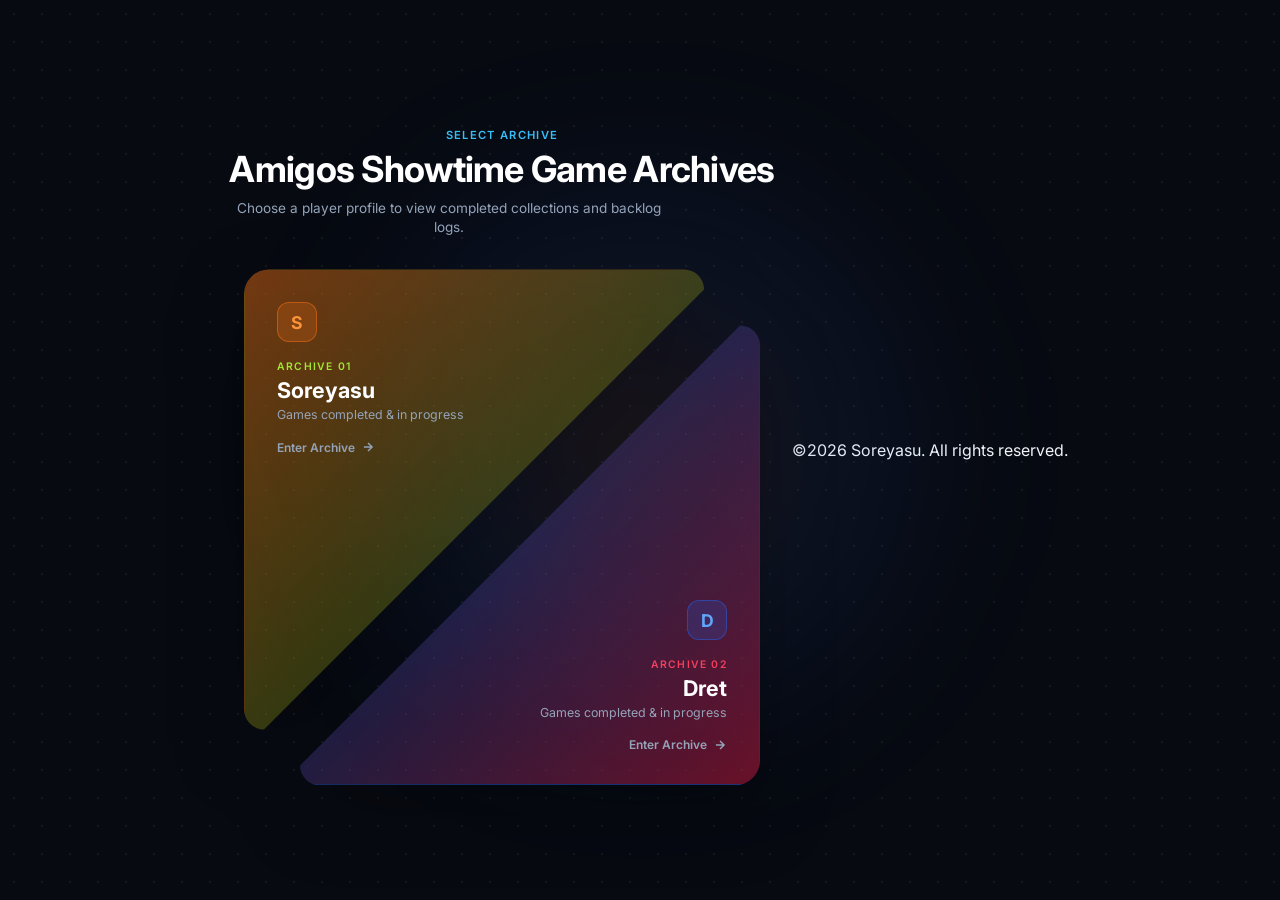
==== index.html @ 5989dde6 "Update index.html" ====
<!DOCTYPE html>
<html lang="en">
<head>
  <meta charset="UTF-8">
  <title>Game Archives | Portal</title>
  <meta name="viewport" content="width=device-width, initial-scale=1.0">
  <link rel="preconnect" href="https://fonts.googleapis.com">
  <link rel="preconnect" href="https://fonts.gstatic.com" crossorigin>
  <link href="https://fonts.googleapis.com/css2?family=Inter:wght@400;500;600;700&display=swap" rel="stylesheet">
  <link rel="stylesheet" href="./css/portal.css">
</head>
<body>

  <div class="glow-bg"></div>

  <main class="portal-container">
    <header class="portal-header">
      <span class="sub-badge">Select Archive</span>
      <h1>Amigos Showtime Game Archives</h1>
      <p class="portal-desc">Choose a player profile to view completed collections and backlog logs.</p>
    </header>
<!-- The Square Stage with SVG Masks for Rounded Corners -->
<div class="square-stage">

  <svg class="svg-definitions" width="0" height="0" aria-hidden="true">
  <defs>
    <!-- Top-left triangle: pulled back along diagonal -->
    <clipPath id="clip-triangle-top" clipPathUnits="objectBoundingBox">
      <path d="M 0.05,0 
               L 0.88,0 
               A 0.04,0.04 0 0 1 0.92,0.04 
               L 0.04,0.92 
               A 0.04,0.04 0 0 1 0,0.88 
               L 0,0.05 
               A 0.05,0.05 0 0 1 0.05,0 Z" />
    </clipPath>

    <!-- Bottom-right triangle: pulled back along diagonal -->
    <clipPath id="clip-triangle-bottom" clipPathUnits="objectBoundingBox">
      <path d="M 0.95,1 
               L 0.12,1 
               A 0.04,0.04 0 0 1 0.08,0.96 
               L 0.96,0.08 
               A 0.04,0.04 0 0 1 1,0.12 
               L 1,0.95 
               A 0.05,0.05 0 0 1 0.95,1 Z" />
    </clipPath>
  </defs>
</svg>

  <!-- Top-Left Triangle: Soreyasu (Orange / Olive) -->
  <a href="/pages/soreyasu.html" class="triangle-card triangle-top theme-orange-olive">
    <div class="triangle-content top-content">
      <div class="avatar-tag">S</div>
      <div class="profile-info">
        <span class="profile-role">Archive 01</span>
        <h2>Soreyasu</h2>
        <p>Games completed & in progress</p>
      </div>
      <div class="enter-btn">
        <span>Enter Archive</span>
        <svg width="14" height="14" viewBox="0 0 24 24" fill="none" stroke="currentColor" stroke-width="2.5">
          <path d="M5 12h14M12 5l7 7-7 7"/>
        </svg>
      </div>
    </div>
  </a>

  <!-- Bottom-Right Triangle: Dret (Blue / Red) -->
  <a href="/pages/dret.html" class="triangle-card triangle-bottom theme-blue-red">
    <div class="triangle-content bottom-content">
      <div class="avatar-tag">D</div>
      <div class="profile-info">
        <span class="profile-role">Archive 02</span>
        <h2>Dret</h2>
        <p>Games completed & in progress</p>
      </div>
      <div class="enter-btn">
        <span>Enter Archive</span>
        <svg width="14" height="14" viewBox="0 0 24 24" fill="none" stroke="currentColor" stroke-width="2.5">
          <path d="M5 12h14M12 5l7 7-7 7"/>
        </svg>
      </div>
    </div>
  </a>

</div>

      
    
  </main>
<footer>©2026 Soreyasu. All rights reserved.</footer>
</body>
</html>
---- css/portal.css ----
:root {
  --bg: #070a11;
  --surface: rgba(18, 24, 38, 0.7);
  --border: rgba(255, 255, 255, 0.1);
  --text: #f1f5f9;
  --text-muted: #94a3b8;
  --accent-cyan: #38bdf8;
  --accent-purple: #a855f7;
}

* {
  box-sizing: border-box;
  margin: 0;
  padding: 0;
}

body {
  background-color: var(--bg);
  background-image: radial-gradient(rgba(255, 255, 255, 0.06) 1px, transparent 1px);
  background-size: 28px 28px;
  color: var(--text);
  font-family: 'Inter', -apple-system, BlinkMacSystemFont, "Segoe UI", Roboto, sans-serif;
  min-height: 100vh;
  display: flex;
  align-items: center;
  justify-content: center;
  padding: 2rem 1.5rem;
  position: relative;
  overflow-x: hidden;
  -webkit-font-smoothing: antialiased;
}

/* Ambient Backlight */
.glow-bg {
  position: fixed;
  top: 50%;
  left: 50%;
  transform: translate(-50%, -50%);
  width: 750px;
  height: 600px;
  background: radial-gradient(circle, rgba(249, 115, 22, 0.12) 0%, rgba(37, 99, 235, 0.1) 40%, transparent 70%);
  filter: blur(70px);
  pointer-events: none;
  z-index: 0;
}

/* Hidden SVG Defs */
.svg-definitions {
  position: absolute;
  width: 0;
  height: 0;
  pointer-events: none;
}

.portal-container {
  max-width: 580px;
  width: 100%;
  position: relative;
  z-index: 1;
  display: flex;
  flex-direction: column;
  align-items: center;
  gap: 2.5rem;
}

.portal-header {
  text-align: center;
}

.sub-badge {
  font-size: 0.7rem;
  font-weight: 600;
  letter-spacing: 0.12em;
  text-transform: uppercase;
  color: var(--accent-cyan);
}

.portal-header h1 {
  font-size: 2.25rem;
  font-weight: 700;
  letter-spacing: -0.02em;
  color: #fff;
  margin: 0.3rem 0 0.5rem;
}

.portal-desc {
  font-size: 0.85rem;
  color: var(--text-muted);
  max-width: 440px;
  line-height: 1.4;
}

/* ============================
   The Square Stage
   ============================ */
.square-stage {
  width: 100%;
  max-width: 500px;
  aspect-ratio: 1 / 1;
  position: relative;
  filter: drop-shadow(0 25px 35px rgba(0, 0, 0, 0.7));
}

/* Base Triangle Cards */
.triangle-card {
  position: absolute;
  inset: 0;
  text-decoration: none;
  color: inherit;
  backdrop-filter: blur(16px);
  -webkit-backdrop-filter: blur(16px);
  transition: transform 0.3s cubic-bezier(0.16, 1, 0.3, 1), 
              filter 0.25s ease;
  overflow: hidden;
}

/* Rounded Triangle Masks */
.triangle-top {
  clip-path: url(#clip-triangle-top);
  -webkit-clip-path: url(#clip-triangle-top);
  transform: translate(-8px, -8px);
  z-index: 2;
}

.triangle-bottom {
  clip-path: url(#clip-triangle-bottom);
  -webkit-clip-path: url(#clip-triangle-bottom);
  transform: translate(8px, 8px);
  z-index: 1;
}
/* Hover state: pushes further outward smoothly */
.triangle-top:hover {
  transform: translate(-14px, -14px);
  z-index: 4;
}

.triangle-bottom:hover {
  transform: translate(14px, 14px);
  z-index: 4;
}

/* ============================
   Gradients & Colors
   ============================ */

/* Soreyasu: Orange into Olive */
.theme-orange-olive {
  background: linear-gradient(135deg, rgba(249, 115, 22, 0.45) 0%, rgba(132, 204, 22, 0.25) 60%, rgba(16, 24, 16, 0.9) 100%);
  border: 1px solid rgba(249, 115, 22, 0.3);
}

.theme-orange-olive:hover {
  background: linear-gradient(135deg, rgba(249, 115, 22, 0.65) 0%, rgba(132, 204, 22, 0.4) 60%, rgba(20, 30, 20, 0.95) 100%);
  filter: drop-shadow(0 0 20px rgba(249, 115, 22, 0.25));
}

.theme-orange-olive .avatar-tag {
  background: rgba(249, 115, 22, 0.2);
  border: 1px solid rgba(249, 115, 22, 0.5);
  color: #fb923c;
}

.theme-orange-olive .profile-role {
  color: #a3e635;
}

.theme-orange-olive:hover .enter-btn {
  color: #fb923c;
}

/* Dret: Blue into Red */
.theme-blue-red {
  background: linear-gradient(315deg, rgba(225, 29, 72, 0.45) 0%, rgba(37, 99, 235, 0.25) 60%, rgba(12, 18, 32, 0.9) 100%);
  border: 1px solid rgba(37, 99, 235, 0.3);
}

.theme-blue-red:hover {
  background: linear-gradient(315deg, rgba(225, 29, 72, 0.65) 0%, rgba(37, 99, 235, 0.4) 60%, rgba(15, 24, 44, 0.95) 100%);
  filter: drop-shadow(0 0 20px rgba(37, 99, 235, 0.25));
}

.theme-blue-red .avatar-tag {
  background: rgba(37, 99, 235, 0.2);
  border: 1px solid rgba(37, 99, 235, 0.5);
  color: #60a5fa;
}

.theme-blue-red .profile-role {
  color: #f43f5e;
}

.theme-blue-red:hover .enter-btn {
  color: #60a5fa;
}



/* Content Placement */
.triangle-content {
  position: absolute;
  display: flex;
  flex-direction: column;
  gap: 0.75rem;
  width: 65%;
}

.top-content {
  top: 2rem;
  left: 2rem;
  text-align: left;
}

.bottom-content {
  bottom: 2rem;
  right: 2rem;
  text-align: right;
  align-items: flex-end;
}

.avatar-tag {
  width: 40px;
  height: 40px;
  border-radius: 12px;
  display: flex;
  align-items: center;
  justify-content: center;
  font-weight: 700;
  font-size: 1.1rem;
}

.profile-role {
  font-size: 0.65rem;
  font-weight: 600;
  letter-spacing: 0.12em;
  text-transform: uppercase;
}

.profile-info h2 {
  font-size: 1.35rem;
  font-weight: 700;
  color: #fff;
  margin: 0.15rem 0 0.25rem;
}

.profile-info p {
  font-size: 0.775rem;
  color: var(--text-muted);
  line-height: 1.35;
}

.enter-btn {
  display: inline-flex;
  align-items: center;
  gap: 0.4rem;
  font-size: 0.75rem;
  font-weight: 600;
  color: var(--text-muted);
  margin-top: 0.25rem;
  transition: all 0.2s ease;
}

.enter-btn svg {
  transition: transform 0.2s ease;
}

.triangle-card:hover .enter-btn svg {
  transform: translateX(4px);
}

/* Mobile Fallback */
@media (max-width: 520px) {
  .square-stage {
    aspect-ratio: auto;
    display: flex;
    flex-direction: column;
    gap: 1rem;
    filter: none;
  }

  .triangle-card {
    position: relative;
    clip-path: none !important;
    -webkit-clip-path: none !important;
    inset: auto;
    border-radius: 14px;
    padding: 1.5rem;
  }

  .triangle-content {
    position: relative;
    width: 100%;
    top: auto;
    left: auto;
    right: auto;
    bottom: auto;
    text-align: left;
    align-items: flex-start;
  }

  .triangle-top:hover, 
  .triangle-bottom:hover {
    transform: translateY(-3px);
  }
}
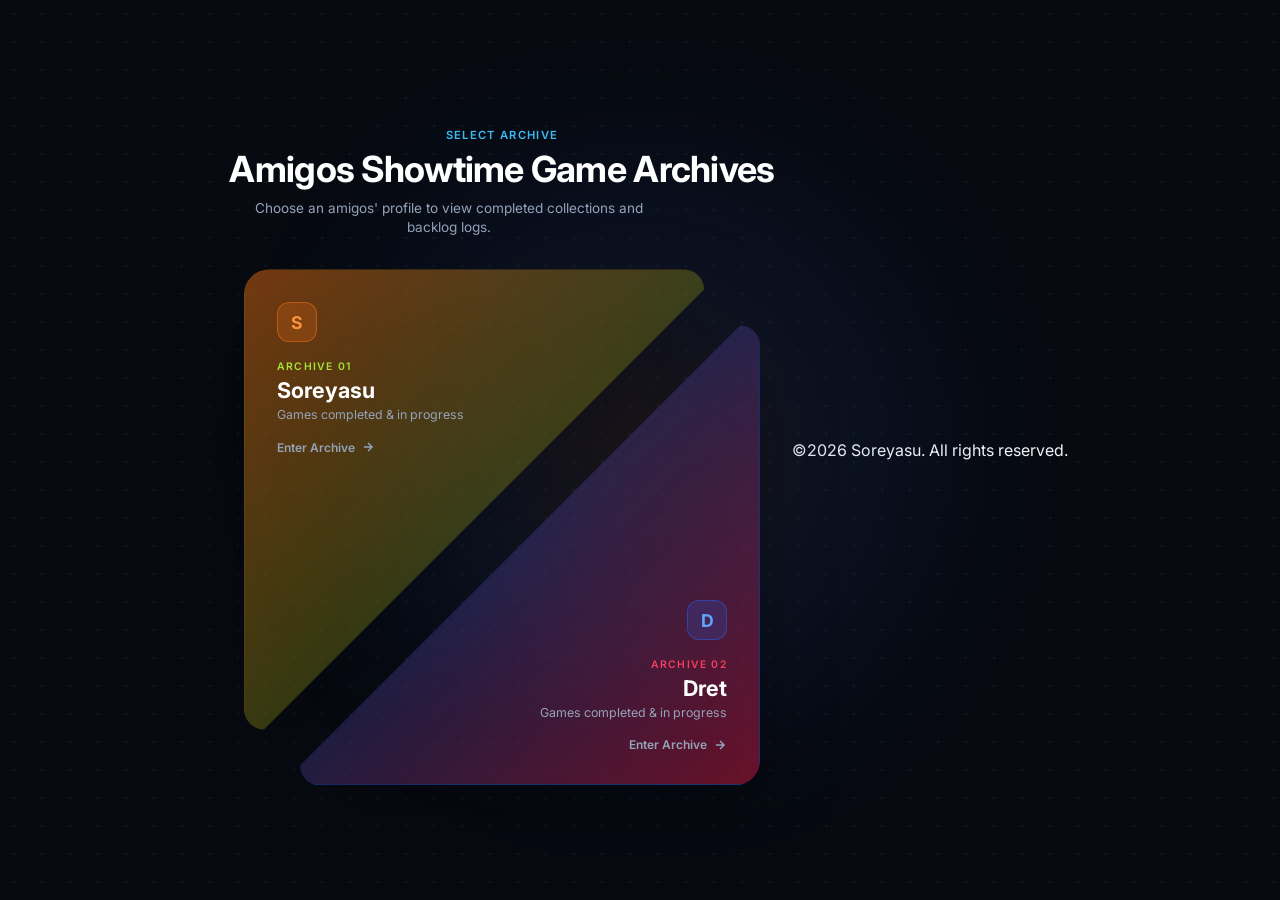
==== commit 196523ed: "Fix profile description in index.html Updated the profile description text for clarity." ====
--- a/index.html
+++ b/index.html
@@ -1,5 +1,6 @@
 <!DOCTYPE html>
 <html lang="en">
+
 <head>
   <meta charset="UTF-8">
   <title>Game Archives | Portal</title>
@@ -9,6 +10,7 @@
   <link href="https://fonts.googleapis.com/css2?family=Inter:wght@400;500;600;700&display=swap" rel="stylesheet">
   <link rel="stylesheet" href="./css/portal.css">
 </head>
+
 <body>
 
   <div class="glow-bg"></div>
@@ -17,78 +19,76 @@
     <header class="portal-header">
       <span class="sub-badge">Select Archive</span>
       <h1>Amigos Showtime Game Archives</h1>
-      <p class="portal-desc">Choose a player profile to view completed collections and backlog logs.</p>
+      <p class="portal-desc">Choose an amigos' profile to view completed collections and backlog logs.</p>
     </header>
-<!-- The Square Stage with SVG Masks for Rounded Corners -->
-<div class="square-stage">
+    <!-- The Square Stage with SVG Masks for Rounded Corners -->
+    <div class="square-stage">
 
-  <svg class="svg-definitions" width="0" height="0" aria-hidden="true">
-  <defs>
-    <!-- Top-left triangle: pulled back along diagonal -->
-    <clipPath id="clip-triangle-top" clipPathUnits="objectBoundingBox">
-      <path d="M 0.05,0 
+      <svg class="svg-definitions" width="0" height="0" aria-hidden="true">
+        <defs>
+          <!-- Top-left triangle: pulled back along diagonal -->
+          <clipPath id="clip-triangle-top" clipPathUnits="objectBoundingBox">
+            <path d="M 0.05,0 
                L 0.88,0 
                A 0.04,0.04 0 0 1 0.92,0.04 
                L 0.04,0.92 
                A 0.04,0.04 0 0 1 0,0.88 
                L 0,0.05 
                A 0.05,0.05 0 0 1 0.05,0 Z" />
-    </clipPath>
+          </clipPath>
 
-    <!-- Bottom-right triangle: pulled back along diagonal -->
-    <clipPath id="clip-triangle-bottom" clipPathUnits="objectBoundingBox">
-      <path d="M 0.95,1 
+          <!-- Bottom-right triangle: pulled back along diagonal -->
+          <clipPath id="clip-triangle-bottom" clipPathUnits="objectBoundingBox">
+            <path d="M 0.95,1 
                L 0.12,1 
                A 0.04,0.04 0 0 1 0.08,0.96 
                L 0.96,0.08 
                A 0.04,0.04 0 0 1 1,0.12 
                L 1,0.95 
                A 0.05,0.05 0 0 1 0.95,1 Z" />
-    </clipPath>
-  </defs>
-</svg>
+          </clipPath>
+        </defs>
+      </svg>
 
-  <!-- Top-Left Triangle: Soreyasu (Orange / Olive) -->
-  <a href="/pages/soreyasu.html" class="triangle-card triangle-top theme-orange-olive">
-    <div class="triangle-content top-content">
-      <div class="avatar-tag">S</div>
-      <div class="profile-info">
-        <span class="profile-role">Archive 01</span>
-        <h2>Soreyasu</h2>
-        <p>Games completed & in progress</p>
-      </div>
-      <div class="enter-btn">
-        <span>Enter Archive</span>
-        <svg width="14" height="14" viewBox="0 0 24 24" fill="none" stroke="currentColor" stroke-width="2.5">
-          <path d="M5 12h14M12 5l7 7-7 7"/>
-        </svg>
-      </div>
+      <!-- Top-Left Triangle: Soreyasu (Orange / Olive) -->
+      <a href="pages/soreyasu.html" class="triangle-card triangle-top theme-orange-olive">
+        <div class="triangle-content top-content">
+          <div class="avatar-tag">S</div>
+          <div class="profile-info">
+            <span class="profile-role">Archive 01</span>
+            <h2>Soreyasu</h2>
+            <p>Games completed & in progress</p>
+          </div>
+          <div class="enter-btn">
+            <span>Enter Archive</span>
+            <svg width="14" height="14" viewBox="0 0 24 24" fill="none" stroke="currentColor" stroke-width="2.5">
+              <path d="M5 12h14M12 5l7 7-7 7" />
+            </svg>
+          </div>
+        </div>
+      </a>
+
+      <!-- Bottom-Right Triangle: Dret (Blue / Red) -->
+      <a href="pages/dret.html" class="triangle-card triangle-bottom theme-blue-red">
+        <div class="triangle-content bottom-content">
+          <div class="avatar-tag">D</div>
+          <div class="profile-info">
+            <span class="profile-role">Archive 02</span>
+            <h2>Dret</h2>
+            <p>Games completed & in progress</p>
+          </div>
+          <div class="enter-btn">
+            <span>Enter Archive</span>
+            <svg width="14" height="14" viewBox="0 0 24 24" fill="none" stroke="currentColor" stroke-width="2.5">
+              <path d="M5 12h14M12 5l7 7-7 7" />
+            </svg>
+          </div>
+        </div>
+      </a>
     </div>
-  </a>
+  </main>
 
-  <!-- Bottom-Right Triangle: Dret (Blue / Red) -->
-  <a href="/pages/dret.html" class="triangle-card triangle-bottom theme-blue-red">
-    <div class="triangle-content bottom-content">
-      <div class="avatar-tag">D</div>
-      <div class="profile-info">
-        <span class="profile-role">Archive 02</span>
-        <h2>Dret</h2>
-        <p>Games completed & in progress</p>
-      </div>
-      <div class="enter-btn">
-        <span>Enter Archive</span>
-        <svg width="14" height="14" viewBox="0 0 24 24" fill="none" stroke="currentColor" stroke-width="2.5">
-          <path d="M5 12h14M12 5l7 7-7 7"/>
-        </svg>
-      </div>
-    </div>
-  </a>
+  <footer>©2026 Soreyasu. All rights reserved.</footer>
+</body>
 
-</div>
-
-      
-    
-  </main>
-<footer>©2026 Soreyasu. All rights reserved.</footer>
-</body>
 </html>
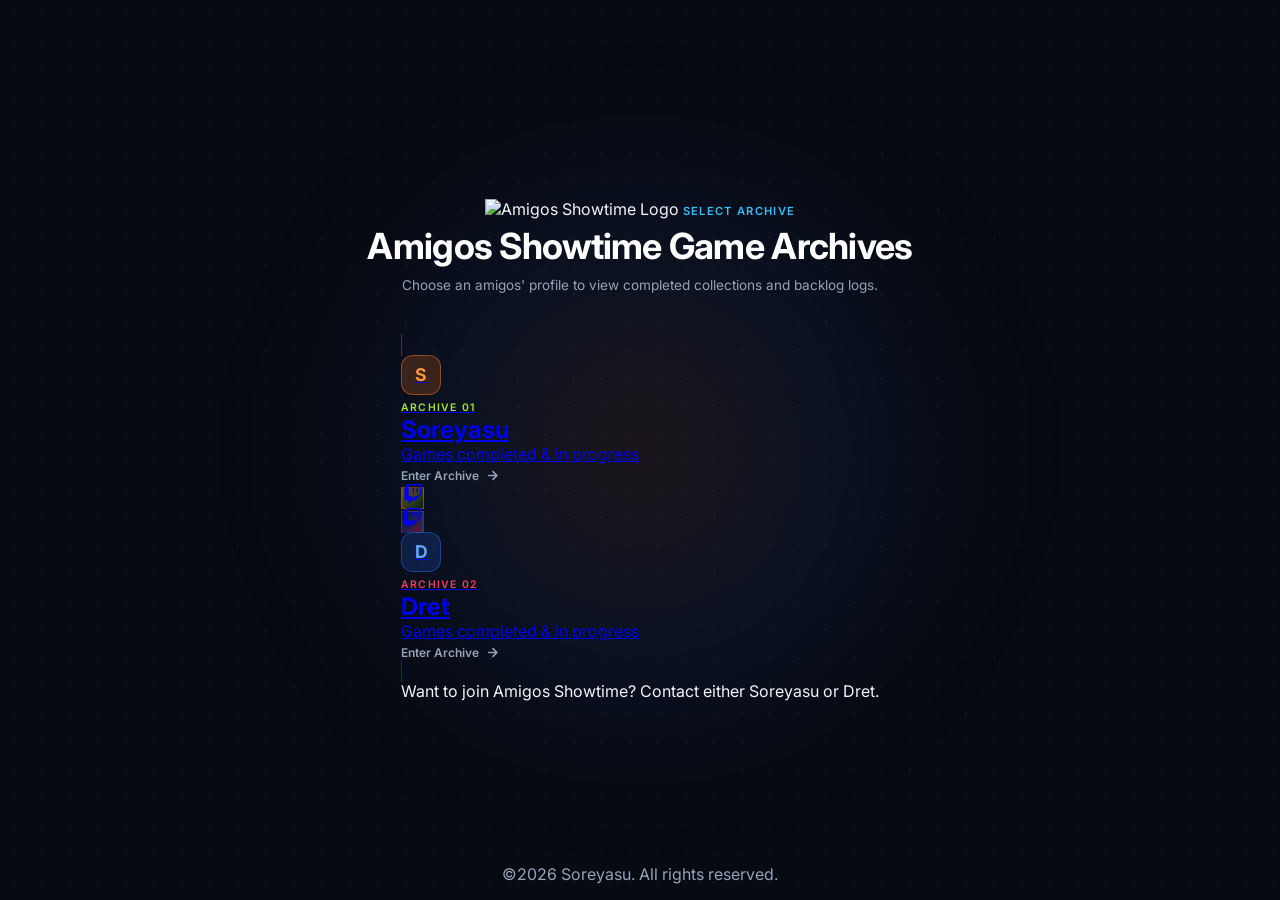
==== commit 9b93d7cd: "Revamp index.html layout and design elements Updated the layout and design elements of the game arch" ====
--- a/index.html
+++ b/index.html
@@ -17,74 +17,72 @@
 
   <main class="portal-container">
     <header class="portal-header">
+      <img src="./img/newlogoplectrumLight.png" alt="Amigos Showtime Logo" class="portal-logo">
       <span class="sub-badge">Select Archive</span>
       <h1>Amigos Showtime Game Archives</h1>
       <p class="portal-desc">Choose an amigos' profile to view completed collections and backlog logs.</p>
     </header>
-    <!-- The Square Stage with SVG Masks for Rounded Corners -->
-    <div class="square-stage">
 
-      <svg class="svg-definitions" width="0" height="0" aria-hidden="true">
-        <defs>
-          <!-- Top-left triangle: pulled back along diagonal -->
-          <clipPath id="clip-triangle-top" clipPathUnits="objectBoundingBox">
-            <path d="M 0.05,0 
-               L 0.88,0 
-               A 0.04,0.04 0 0 1 0.92,0.04 
-               L 0.04,0.92 
-               A 0.04,0.04 0 0 1 0,0.88 
-               L 0,0.05 
-               A 0.05,0.05 0 0 1 0.05,0 Z" />
-          </clipPath>
+    <!-- Zig-Zag Stage with Twitch Action Tiles -->
+    <div class="bars-stage">
 
-          <!-- Bottom-right triangle: pulled back along diagonal -->
-          <clipPath id="clip-triangle-bottom" clipPathUnits="objectBoundingBox">
-            <path d="M 0.95,1 
-               L 0.12,1 
-               A 0.04,0.04 0 0 1 0.08,0.96 
-               L 0.96,0.08 
-               A 0.04,0.04 0 0 1 1,0.12 
-               L 1,0.95 
-               A 0.05,0.05 0 0 1 0.95,1 Z" />
-          </clipPath>
-        </defs>
-      </svg>
+    <!-- Soreyasu Row -->
+      <div class="portal-row">
+        <a href="pages/soreyasu.html" class="portal-bar bar-zigzag-left theme-orange-olive">
+          <span class="sweep-glow"></span>
+          <div class="bar-inner">
+            <div class="bar-left">
+              <div class="avatar-tag">S</div>
+              <div class="bar-info">
+                <span class="profile-role">Archive 01</span>
+                <h2>Soreyasu</h2>
+                <p>Games completed & in progress</p>
+              </div>
+            </div>
+            <div class="enter-btn">
+              <span>Enter Archive</span>
+              <svg width="15" height="15" viewBox="0 0 24 24" fill="none" stroke="currentColor" stroke-width="2.5">
+                <path d="M5 12h14M12 5l7 7-7 7" />
+              </svg>
+            </div>
+          </div>
+        </a>
 
-      <!-- Top-Left Triangle: Soreyasu (Orange / Olive) -->
-      <a href="pages/soreyasu.html" class="triangle-card triangle-top theme-orange-olive">
-        <div class="triangle-content top-content">
-          <div class="avatar-tag">S</div>
-          <div class="profile-info">
-            <span class="profile-role">Archive 01</span>
-            <h2>Soreyasu</h2>
-            <p>Games completed & in progress</p>
+        <a href="https://twitch.tv/soreyasu" target="_blank" rel="noopener noreferrer" class="twitch-btn twitch-top theme-orange-olive" title="Watch Soreyasu on Twitch">
+          <svg class="twitch-icon" width="20" height="20" viewBox="0 0 24 24" fill="currentColor">
+            <path d="M11.571 4.714h1.715v5.143H11.57zm4.715 0H18v5.143h-1.714zM6 0L1.714 4.286v15.428h5.143V24l4.286-4.286h3.428L22.286 12V0zm14.571 11.143l-3.428 3.428h-3.429l-3 3v-3H6.857V1.714h13.714Z"/>
+          </svg>
+        </a>
+      </div>
+
+      <!-- Dret Row -->
+      <div class="portal-row">
+        <a href="https://twitch.tv/dretda" target="_blank" rel="noopener noreferrer" class="twitch-btn twitch-bottom theme-blue-red" title="Watch Dret on Twitch">
+          <svg class="twitch-icon" width="20" height="20" viewBox="0 0 24 24" fill="currentColor">
+            <path d="M11.571 4.714h1.715v5.143H11.57zm4.715 0H18v5.143h-1.714zM6 0L1.714 4.286v15.428h5.143V24l4.286-4.286h3.428L22.286 12V0zm14.571 11.143l-3.428 3.428h-3.429l-3 3v-3H6.857V1.714h13.714Z"/>
+          </svg>
+        </a>
+        <a href="pages/dret.html" class="portal-bar bar-zigzag-right theme-blue-red">
+          <span class="sweep-glow"></span>
+          <div class="bar-inner">
+            <div class="bar-left">
+              <div class="avatar-tag">D</div>
+              <div class="bar-info">
+                <span class="profile-role">Archive 02</span>
+                <h2>Dret</h2>
+                <p>Games completed & in progress</p>
+              </div>
+            </div>
+            <div class="enter-btn">
+              <span>Enter Archive</span>
+              <svg width="15" height="15" viewBox="0 0 24 24" fill="none" stroke="currentColor" stroke-width="2.5">
+                <path d="M5 12h14M12 5l7 7-7 7" />
+              </svg>
+            </div>
           </div>
-          <div class="enter-btn">
-            <span>Enter Archive</span>
-            <svg width="14" height="14" viewBox="0 0 24 24" fill="none" stroke="currentColor" stroke-width="2.5">
-              <path d="M5 12h14M12 5l7 7-7 7" />
-            </svg>
-          </div>
-        </div>
-      </a>
-
-      <!-- Bottom-Right Triangle: Dret (Blue / Red) -->
-      <a href="pages/dret.html" class="triangle-card triangle-bottom theme-blue-red">
-        <div class="triangle-content bottom-content">
-          <div class="avatar-tag">D</div>
-          <div class="profile-info">
-            <span class="profile-role">Archive 02</span>
-            <h2>Dret</h2>
-            <p>Games completed & in progress</p>
-          </div>
-          <div class="enter-btn">
-            <span>Enter Archive</span>
-            <svg width="14" height="14" viewBox="0 0 24 24" fill="none" stroke="currentColor" stroke-width="2.5">
-              <path d="M5 12h14M12 5l7 7-7 7" />
-            </svg>
-          </div>
-        </div>
-      </a>
+        </a> 
+      </div>
+      <div class="join"><span>Want to join Amigos Showtime? Contact either Soreyasu or Dret.</span></div>
     </div>
   </main>
 
--- a/css/portal.css
+++ b/css/portal.css
@@ -86,8 +86,10 @@
 .portal-desc {
   font-size: 0.85rem;
   color: var(--text-muted);
-  max-width: 440px;
+  max-width: 100%;
   line-height: 1.4;
+  margin: 0 auto;
+  text-align: center;
 }
 
 /* ============================
@@ -192,7 +194,15 @@
 .theme-blue-red:hover .enter-btn {
   color: #60a5fa;
 }
-
+footer {
+  position: absolute;
+  bottom: 0;
+  text-align: center;
+  font-size: 1rem;
+  color: var(--text-muted);
+  margin-top: 2rem;
+  padding-bottom: 1rem;
+}
 
 
 /* Content Placement */
@@ -301,4 +311,4 @@
   .triangle-bottom:hover {
     transform: translateY(-3px);
   }
-}+}
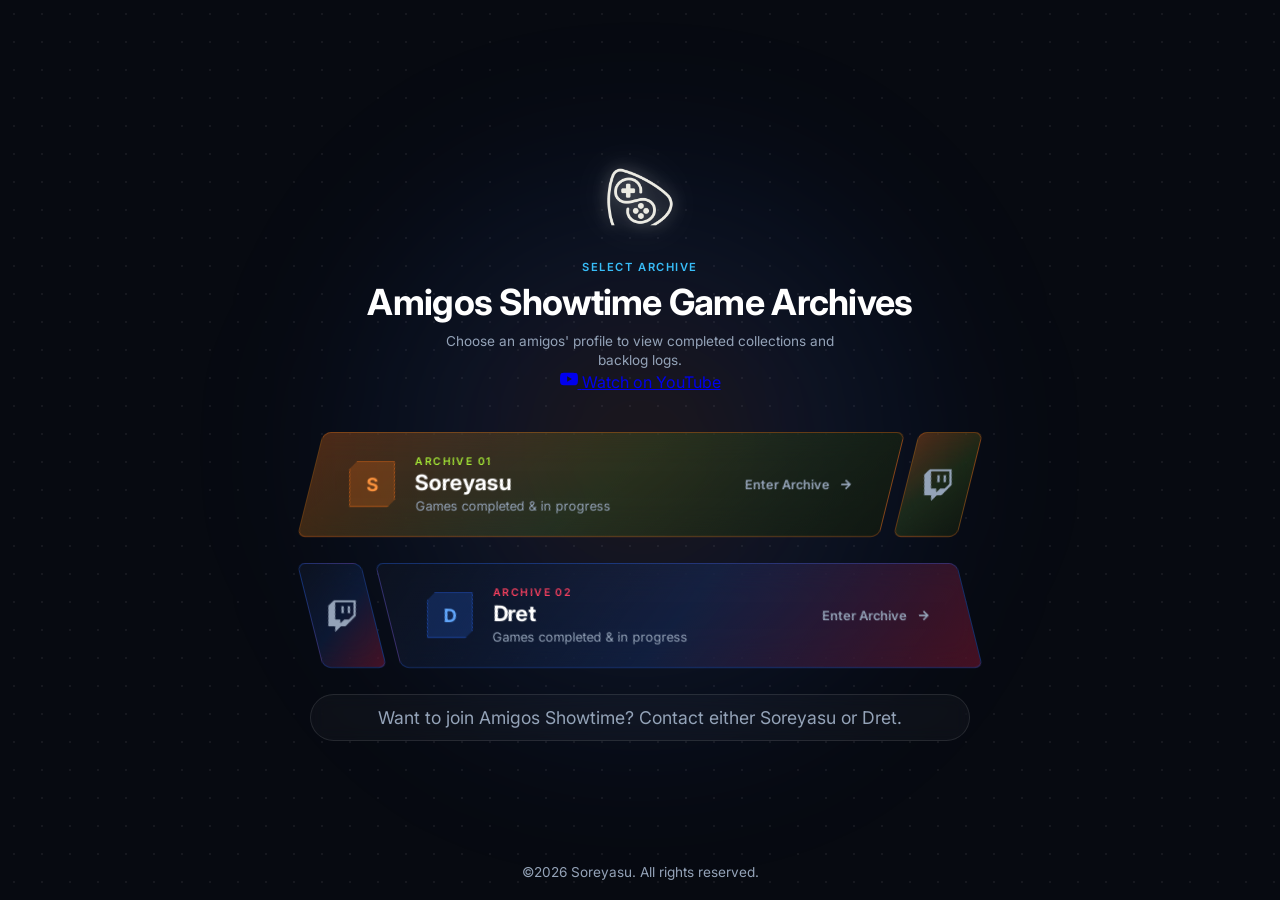
==== commit 1a0bc481: "Add YouTube link to Amigos Showtime channel Added a YouTube link to the Amigos Showtime channel in t" ====
--- a/index.html
+++ b/index.html
@@ -21,6 +21,12 @@
       <span class="sub-badge">Select Archive</span>
       <h1>Amigos Showtime Game Archives</h1>
       <p class="portal-desc">Choose an amigos' profile to view completed collections and backlog logs.</p>
+      <a href="https://youtube.com/@amigosshowtime" target="_blank" rel="noopener noreferrer" class="channel-link" title="Watch Amigos Showtime on YouTube">
+        <svg width="18" height="18" viewBox="0 0 24 24" fill="currentColor">
+          <path d="M23.498 6.186a3.016 3.016 0 0 0-2.122-2.136C19.505 3.545 12 3.545 12 3.545s-7.505 0-9.377.505A3.017 3.017 0 0 0 .502 6.186C0 8.07 0 12 0 12s0 3.93.502 5.814a3.016 3.016 0 0 0 2.122 2.136c1.871.505 9.376.505 9.376.505s7.505 0 9.377-.505a3.015 3.015 0 0 0 2.122-2.136C24 15.93 24 12 24 12s0-3.93-.502-5.814zM9.545 15.568V8.432L15.818 12l-6.273 3.568z"/>
+        </svg>
+        <span>Watch on YouTube</span>
+      </a>
     </header>
 
     <!-- Zig-Zag Stage with Twitch Action Tiles -->
--- a/css/portal.css
+++ b/css/portal.css
@@ -29,8 +29,48 @@
   overflow-x: hidden;
   -webkit-font-smoothing: antialiased;
 }
-
-/* Ambient Backlight */
+.join {
+  text-align: center;
+  padding: 0.75rem 1.5rem;
+  background: rgba(255, 255, 255, 0.03);
+  border: 1px solid rgba(255, 255, 255, 0.1);
+  border-radius: 9999px;
+  backdrop-filter: blur(8px);
+  transition: all 0.25s ease;
+}
+
+.join span {
+  font-size: 1.1rem;
+  color: var(--text-muted);
+}
+.portal-logo {
+  width: 76px;
+  height: auto;
+  display: block;
+  margin: 0 auto 1.25rem;
+  /* Stacking drop-shadows creates a brighter core with a softer outer fade */
+  filter: drop-shadow(0 0 8px rgba(255, 255, 255, 0.4)) 
+          drop-shadow(0 0 24px rgba(255, 255, 255, 0.15));
+  animation: logo-glow 3s ease-in-out infinite alternate;
+  transition: transform 0.3s ease;
+}
+
+.portal-logo:hover {
+  transform: scale(1.05);
+}
+
+/* Continuous breathing light glow */
+@keyframes logo-glow {
+  0% {
+    filter: drop-shadow(0 0 8px rgba(255, 255, 255, 0.3)) 
+            drop-shadow(0 0 20px rgba(255, 255, 255, 0.1));
+  }
+  100% {
+    filter: drop-shadow(0 0 12px rgba(255, 255, 255, 0.6)) 
+            drop-shadow(0 0 35px rgba(255, 255, 255, 0.3));
+  }
+}
+/* Ambient dynamic backlights */
 .glow-bg {
   position: fixed;
   top: 50%;
@@ -38,22 +78,14 @@
   transform: translate(-50%, -50%);
   width: 750px;
   height: 600px;
-  background: radial-gradient(circle, rgba(249, 115, 22, 0.12) 0%, rgba(37, 99, 235, 0.1) 40%, transparent 70%);
-  filter: blur(70px);
+  background: radial-gradient(circle, rgba(249, 115, 22, 0.14) 0%, rgba(37, 99, 235, 0.12) 40%, transparent 70%);
+  filter: blur(80px);
   pointer-events: none;
   z-index: 0;
 }
 
-/* Hidden SVG Defs */
-.svg-definitions {
-  position: absolute;
-  width: 0;
-  height: 0;
-  pointer-events: none;
-}
-
 .portal-container {
-  max-width: 580px;
+  max-width: 660px;
   width: 100%;
   position: relative;
   z-index: 1;
@@ -70,7 +102,7 @@
 .sub-badge {
   font-size: 0.7rem;
   font-weight: 600;
-  letter-spacing: 0.12em;
+  letter-spacing: 0.14em;
   text-transform: uppercase;
   color: var(--accent-cyan);
 }
@@ -80,84 +112,251 @@
   font-weight: 700;
   letter-spacing: -0.02em;
   color: #fff;
-  margin: 0.3rem 0 0.5rem;
+  margin: 0.35rem 0 0.5rem;
 }
 
 .portal-desc {
   font-size: 0.85rem;
   color: var(--text-muted);
-  max-width: 100%;
+  max-width: 440px;
   line-height: 1.4;
   margin: 0 auto;
   text-align: center;
 }
 
-/* ============================
-   The Square Stage
-   ============================ */
-.square-stage {
+/* =========================================================
+   Zig-Zag Stage & Row Layout
+   ========================================================= */
+.bars-stage {
   width: 100%;
-  max-width: 500px;
-  aspect-ratio: 1 / 1;
+  display: flex;
+  flex-direction: column;
+  gap: 1.6rem;
   position: relative;
-  filter: drop-shadow(0 25px 35px rgba(0, 0, 0, 0.7));
-}
-
-/* Base Triangle Cards */
-.triangle-card {
-  position: absolute;
-  inset: 0;
+}
+
+.portal-row {
+  display: flex;
+  align-items: stretch;
+  gap: 0.85rem;
+  width: 100%;
+}
+
+/* Base Bar Layout */
+.portal-bar {
+  flex: 1;
+  position: relative;
+  display: block;
+  padding: 1.4rem 2.4rem;
   text-decoration: none;
   color: inherit;
   backdrop-filter: blur(16px);
   -webkit-backdrop-filter: blur(16px);
+  overflow: hidden;
   transition: transform 0.3s cubic-bezier(0.16, 1, 0.3, 1), 
-              filter 0.25s ease;
-  overflow: hidden;
-}
-
-/* Rounded Triangle Masks */
-.triangle-top {
-  clip-path: url(#clip-triangle-top);
-  -webkit-clip-path: url(#clip-triangle-top);
-  transform: translate(-8px, -8px);
-  z-index: 2;
-}
-
-.triangle-bottom {
-  clip-path: url(#clip-triangle-bottom);
-  -webkit-clip-path: url(#clip-triangle-bottom);
-  transform: translate(8px, 8px);
-  z-index: 1;
-}
-/* Hover state: pushes further outward smoothly */
-.triangle-top:hover {
-  transform: translate(-14px, -14px);
-  z-index: 4;
-}
-
-.triangle-bottom:hover {
-  transform: translate(14px, 14px);
-  z-index: 4;
-}
-
-/* ============================
-   Gradients & Colors
-   ============================ */
+              box-shadow 0.3s ease,
+              border-color 0.25s ease;
+}
+
+/* Base Twitch Tile */
+.twitch-btn {
+  width: 64px;
+  display: flex;
+  align-items: center;
+  justify-content: center;
+  text-decoration: none;
+  backdrop-filter: blur(16px);
+  -webkit-backdrop-filter: blur(16px);
+  color: var(--text-muted);
+  transition: transform 0.3s cubic-bezier(0.16, 1, 0.3, 1),
+              color 0.2s ease,
+              border-color 0.25s ease,
+              box-shadow 0.3s ease;
+}
+
+.twitch-icon {
+  transition: transform 0.2s ease, color 0.2s ease;
+  width: 32px;
+  height: 32px;
+}
+
+/* =========================================================
+   ROW 1: SOREYASU (Top Bar + Top Twitch)
+   Both skew to the right (\)
+   ========================================================= */
+.bar-zigzag-left {
+  clip-path: none;
+  transform: skewX(-14deg);
+  border-radius: 8px;
+}
+
+.bar-zigzag-left .bar-inner {
+  transform: skewX(14deg); /* Straightens content */
+}
+
+.twitch-btn.twitch-top {
+  clip-path: none;
+  transform: skewX(-14deg);
+  border-radius: 8px;
+}
+
+.twitch-btn.twitch-top .twitch-icon {
+  transform: skewX(14deg); /* Straightens icon */
+}
+
+.bar-zigzag-left:hover,
+.twitch-btn.twitch-top:hover {
+  transform: skewX(-14deg) translateY(-3px);
+}
+
+.twitch-btn.twitch-top:hover {
+  color: #9146ff;
+  box-shadow: 0 0 20px rgba(145, 70, 255, 0.35);
+}
+
+
+/* =========================================================
+   ROW 2: DRET (Bottom Bar + Bottom Twitch)
+   Both skew to the left (/)
+   ========================================================= */
+.bar-zigzag-right {
+  clip-path: none;
+  transform: skewX(14deg);
+  border-radius: 8px;
+}
+
+.bar-zigzag-right .bar-inner {
+  transform: skewX(-14deg); /* Straightens content */
+}
+
+.twitch-btn.twitch-bottom {
+  clip-path: none;
+  transform: skewX(14deg);
+  border-radius: 8px;
+}
+
+.twitch-btn.twitch-bottom .twitch-icon {
+  transform: skewX(-14deg); /* Straightens icon */
+}
+
+.bar-zigzag-right:hover,
+.twitch-btn.twitch-bottom:hover {
+  transform: skewX(14deg) translateY(-3px);
+}
+
+.twitch-btn.twitch-bottom:hover {
+  color: #9146ff;
+  box-shadow: 0 0 20px rgba(145, 70, 255, 0.35);
+}
+
+/* =========================================================
+   Inner Elements & Animations
+   ========================================================= */
+.bar-inner {
+  display: flex;
+  align-items: center;
+  justify-content: space-between;
+  width: 100%;
+  gap: 1rem;
+}
+
+/* Light Sweep Beam */
+.sweep-glow {
+  position: absolute;
+  top: 0;
+  left: -120%;
+  width: 70%;
+  height: 100%;
+  background: linear-gradient(90deg, transparent, rgba(255, 255, 255, 0.15), transparent);
+  pointer-events: none;
+}
+
+.portal-bar:hover .sweep-glow {
+  left: 180%;
+  transition: left 0.75s ease-in-out;
+}
+
+.bar-left {
+  display: flex;
+  align-items: center;
+  gap: 1.25rem;
+}
+
+.avatar-tag {
+  width: 46px;
+  height: 46px;
+  min-width: 46px;
+  display: flex;
+  align-items: center;
+  justify-content: center;
+  font-weight: 700;
+  font-size: 1.15rem;
+  clip-path: polygon(8px 0%, 100% 0%, 100% calc(100% - 8px), calc(100% - 8px) 100%, 0% 100%, 0% 8px);
+}
+
+.bar-info {
+  display: flex;
+  flex-direction: column;
+  gap: 0.15rem;
+}
+
+.profile-role {
+  font-size: 0.65rem;
+  font-weight: 600;
+  letter-spacing: 0.14em;
+  text-transform: uppercase;
+}
+
+.bar-info h2 {
+  font-size: 1.35rem;
+  font-weight: 700;
+  color: #fff;
+  letter-spacing: -0.01em;
+  line-height: 1.2;
+}
+
+.bar-info p {
+  font-size: 0.8rem;
+  color: var(--text-muted);
+}
+
+.enter-btn {
+  display: inline-flex;
+  align-items: center;
+  gap: 0.5rem;
+  font-size: 0.8rem;
+  font-weight: 600;
+  color: var(--text-muted);
+  flex-shrink: 0;
+  transition: all 0.2s ease;
+}
+
+.enter-btn svg {
+  transition: transform 0.2s ease;
+}
+
+.portal-bar:hover .enter-btn svg {
+  transform: translateX(4px);
+}
+
+/* =========================================================
+   Themes & Colors
+   ========================================================= */
 
 /* Soreyasu: Orange into Olive */
 .theme-orange-olive {
-  background: linear-gradient(135deg, rgba(249, 115, 22, 0.45) 0%, rgba(132, 204, 22, 0.25) 60%, rgba(16, 24, 16, 0.9) 100%);
-  border: 1px solid rgba(249, 115, 22, 0.3);
+  background: linear-gradient(135deg, rgba(249, 115, 22, 0.28) 0%, rgba(132, 204, 22, 0.14) 50%, rgba(16, 24, 16, 0.9) 100%);
+  border: 1px solid rgba(249, 115, 22, 0.35);
 }
 
 .theme-orange-olive:hover {
-  background: linear-gradient(135deg, rgba(249, 115, 22, 0.65) 0%, rgba(132, 204, 22, 0.4) 60%, rgba(20, 30, 20, 0.95) 100%);
-  filter: drop-shadow(0 0 20px rgba(249, 115, 22, 0.25));
+  background: linear-gradient(135deg, rgba(249, 115, 22, 0.44) 0%, rgba(132, 204, 22, 0.25) 50%, rgba(20, 30, 20, 0.95) 100%);
+  border-color: rgba(249, 115, 22, 0.6);
+  box-shadow: 0 16px 30px -8px rgba(0, 0, 0, 0.7), 0 0 25px rgba(249, 115, 22, 0.25);
 }
 
 .theme-orange-olive .avatar-tag {
-  background: rgba(249, 115, 22, 0.2);
+  background: rgba(249, 115, 22, 0.22);
   border: 1px solid rgba(249, 115, 22, 0.5);
   color: #fb923c;
 }
@@ -172,17 +371,18 @@
 
 /* Dret: Blue into Red */
 .theme-blue-red {
-  background: linear-gradient(315deg, rgba(225, 29, 72, 0.45) 0%, rgba(37, 99, 235, 0.25) 60%, rgba(12, 18, 32, 0.9) 100%);
-  border: 1px solid rgba(37, 99, 235, 0.3);
+  background: linear-gradient(315deg, rgba(225, 29, 72, 0.28) 0%, rgba(37, 99, 235, 0.14) 50%, rgba(12, 18, 32, 0.9) 100%);
+  border: 1px solid rgba(37, 99, 235, 0.35);
 }
 
 .theme-blue-red:hover {
-  background: linear-gradient(315deg, rgba(225, 29, 72, 0.65) 0%, rgba(37, 99, 235, 0.4) 60%, rgba(15, 24, 44, 0.95) 100%);
-  filter: drop-shadow(0 0 20px rgba(37, 99, 235, 0.25));
+  background: linear-gradient(315deg, rgba(225, 29, 72, 0.44) 0%, rgba(37, 99, 235, 0.25) 50%, rgba(15, 24, 44, 0.95) 100%);
+  border-color: rgba(37, 99, 235, 0.6);
+  box-shadow: 0 16px 30px -8px rgba(0, 0, 0, 0.7), 0 0 25px rgba(37, 99, 235, 0.25);
 }
 
 .theme-blue-red .avatar-tag {
-  background: rgba(37, 99, 235, 0.2);
+  background: rgba(37, 99, 235, 0.22);
   border: 1px solid rgba(37, 99, 235, 0.5);
   color: #60a5fa;
 }
@@ -194,121 +394,58 @@
 .theme-blue-red:hover .enter-btn {
   color: #60a5fa;
 }
+
+/* Footer */
 footer {
   position: absolute;
   bottom: 0;
   text-align: center;
-  font-size: 1rem;
-  color: var(--text-muted);
-  margin-top: 2rem;
-  padding-bottom: 1rem;
-}
-
-
-/* Content Placement */
-.triangle-content {
-  position: absolute;
-  display: flex;
-  flex-direction: column;
-  gap: 0.75rem;
-  width: 65%;
-}
-
-.top-content {
-  top: 2rem;
-  left: 2rem;
-  text-align: left;
-}
-
-.bottom-content {
-  bottom: 2rem;
-  right: 2rem;
-  text-align: right;
-  align-items: flex-end;
-}
-
-.avatar-tag {
-  width: 40px;
-  height: 40px;
-  border-radius: 12px;
-  display: flex;
-  align-items: center;
-  justify-content: center;
-  font-weight: 700;
-  font-size: 1.1rem;
-}
-
-.profile-role {
-  font-size: 0.65rem;
-  font-weight: 600;
-  letter-spacing: 0.12em;
-  text-transform: uppercase;
-}
-
-.profile-info h2 {
-  font-size: 1.35rem;
-  font-weight: 700;
-  color: #fff;
-  margin: 0.15rem 0 0.25rem;
-}
-
-.profile-info p {
-  font-size: 0.775rem;
-  color: var(--text-muted);
-  line-height: 1.35;
-}
-
-.enter-btn {
-  display: inline-flex;
-  align-items: center;
-  gap: 0.4rem;
-  font-size: 0.75rem;
-  font-weight: 600;
-  color: var(--text-muted);
-  margin-top: 0.25rem;
-  transition: all 0.2s ease;
-}
-
-.enter-btn svg {
-  transition: transform 0.2s ease;
-}
-
-.triangle-card:hover .enter-btn svg {
-  transform: translateX(4px);
-}
-
-/* Mobile Fallback */
-@media (max-width: 520px) {
-  .square-stage {
-    aspect-ratio: auto;
-    display: flex;
+  font-size: 0.85rem;
+  color: var(--text-muted);
+  padding-bottom: 1.25rem;
+}
+
+/* Mobile responsiveness */
+@media (max-width: 600px) {
+  .portal-row {
     flex-direction: column;
-    gap: 1rem;
-    filter: none;
-  }
-
-  .triangle-card {
-    position: relative;
+    gap: 0.75rem;
+  }
+
+  .bar-zigzag-left,
+  .bar-zigzag-right,
+  .twitch-btn.slant-left,
+  .twitch-btn.slant-right {
+    transform: none !important;
     clip-path: none !important;
-    -webkit-clip-path: none !important;
-    inset: auto;
-    border-radius: 14px;
-    padding: 1.5rem;
-  }
-
-  .triangle-content {
-    position: relative;
+  }
+
+  .bar-zigzag-left .bar-inner,
+  .bar-zigzag-right .bar-inner,
+  .twitch-btn .twitch-icon {
+    transform: none !important;
+  }
+
+  .portal-bar {
+    padding: 1.25rem;
+  }
+
+  .twitch-btn {
     width: 100%;
-    top: auto;
-    left: auto;
-    right: auto;
-    bottom: auto;
-    text-align: left;
+    height: 46px;
+    border-radius: 8px;
+  }
+
+  .bar-inner {
+    flex-direction: column;
     align-items: flex-start;
-  }
-
-  .triangle-top:hover, 
-  .triangle-bottom:hover {
-    transform: translateY(-3px);
-  }
-}
+    gap: 1.25rem;
+  }
+
+  .enter-btn {
+    width: 100%;
+    justify-content: flex-end;
+    border-top: 1px solid rgba(255, 255, 255, 0.08);
+    padding-top: 0.75rem;
+  }
+}
